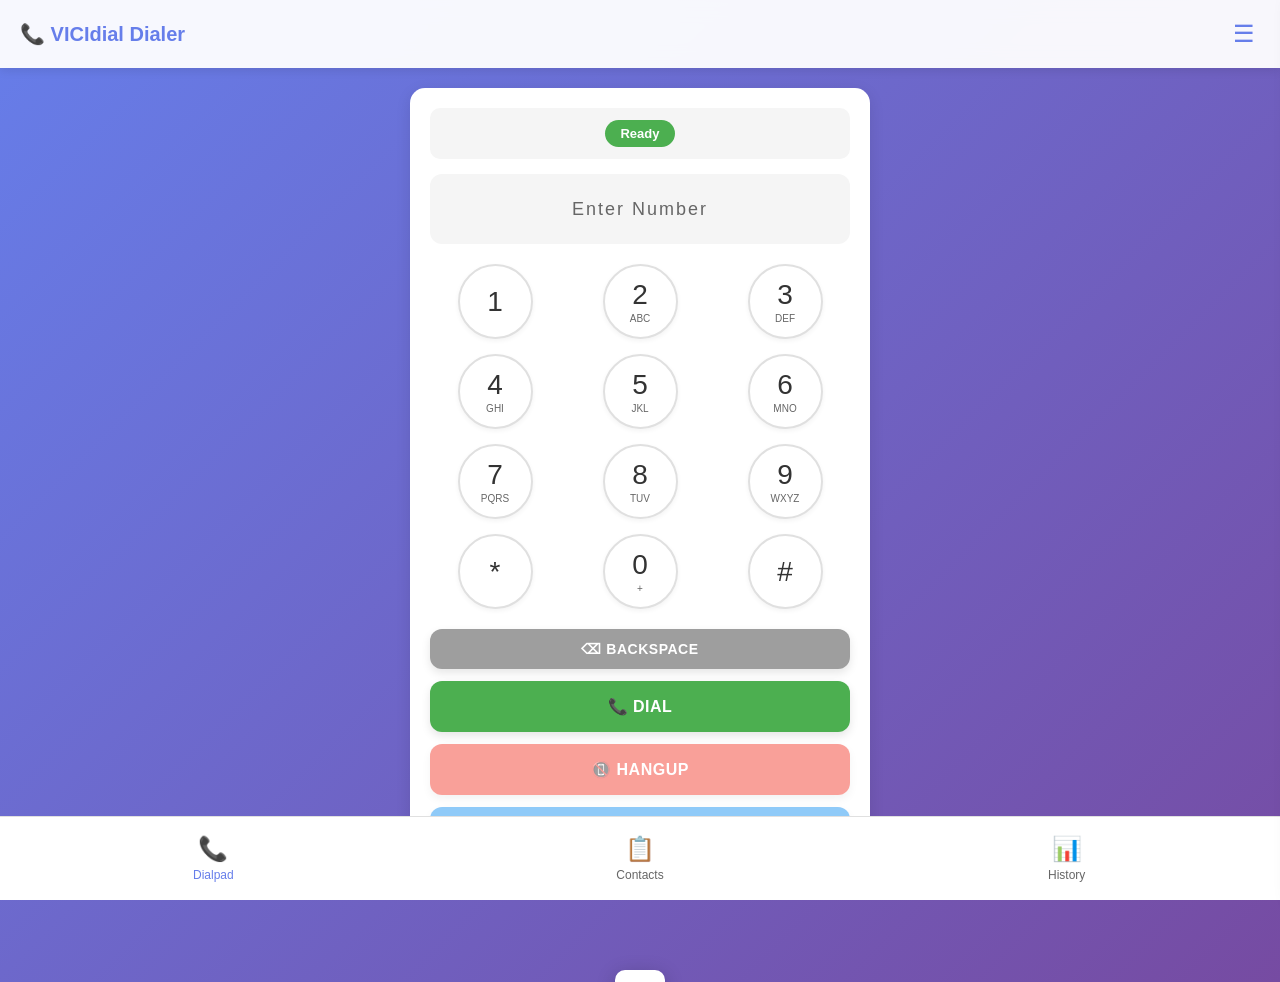
==== index.html @ ce623476 "Add files via upload" ====
<!DOCTYPE html>
<html lang="en">
<head>
    <meta charset="UTF-8">
    <meta name="viewport" content="width=device-width, initial-scale=1.0, maximum-scale=1.0, user-scalable=no">
    <meta name="theme-color" content="#667eea">
    <meta name="apple-mobile-web-app-capable" content="yes">
    <meta name="apple-mobile-web-app-status-bar-style" content="black-translucent">
    <meta name="apple-mobile-web-app-title" content="VICIdial">
    
    <title>VICIdial Dialer App</title>
    
    <link rel="manifest" href="manifest.json">
    <link rel="icon" type="image/png" href="[data-uri]">
    
    <style>
        * {
            margin: 0;
            padding: 0;
            box-sizing: border-box;
            -webkit-tap-highlight-color: transparent;
        }

        :root {
            --primary: #667eea;
            --primary-dark: #5568d3;
            --secondary: #764ba2;
            --success: #4CAF50;
            --danger: #f44336;
            --warning: #FF9800;
            --info: #2196F3;
            --gray: #9E9E9E;
            --light-gray: #f5f5f5;
            --white: #ffffff;
            --text: #333333;
            --text-light: #666666;
        }

        body {
            font-family: -apple-system, BlinkMacSystemFont, 'Segoe UI', Roboto, Oxygen, Ubuntu, Cantarell, sans-serif;
            background: linear-gradient(135deg, var(--primary) 0%, var(--secondary) 100%);
            min-height: 100vh;
            display: flex;
            flex-direction: column;
            color: var(--text);
            overflow-x: hidden;
        }

        /* App Header */
        .app-header {
            background: rgba(255, 255, 255, 0.95);
            backdrop-filter: blur(10px);
            padding: 15px 20px;
            display: flex;
            justify-content: space-between;
            align-items: center;
            box-shadow: 0 2px 10px rgba(0,0,0,0.1);
            position: sticky;
            top: 0;
            z-index: 100;
        }

        .app-title {
            font-size: 20px;
            font-weight: 700;
            color: var(--primary);
            display: flex;
            align-items: center;
            gap: 8px;
        }

        .menu-btn {
            background: none;
            border: none;
            font-size: 24px;
            cursor: pointer;
            padding: 5px;
            color: var(--primary);
        }

        /* Main Container */
        .container {
            flex: 1;
            max-width: 500px;
            width: 100%;
            margin: 0 auto;
            padding: 20px;
            display: flex;
            flex-direction: column;
        }

        /* Call List Section */
        .call-list-section {
            background: white;
            border-radius: 15px;
            padding: 20px;
            margin-bottom: 20px;
            box-shadow: 0 4px 15px rgba(0,0,0,0.1);
            display: none;
        }

        .call-list-section.active {
            display: block;
        }

        .section-header {
            font-size: 18px;
            font-weight: 600;
            margin-bottom: 15px;
            color: var(--text);
            display: flex;
            justify-content: space-between;
            align-items: center;
        }

        .add-contact-btn {
            background: var(--primary);
            color: white;
            border: none;
            padding: 8px 15px;
            border-radius: 8px;
            font-size: 14px;
            cursor: pointer;
            font-weight: 600;
        }

        .contact-item {
            background: var(--light-gray);
            border-radius: 10px;
            padding: 15px;
            margin-bottom: 10px;
            display: flex;
            justify-content: space-between;
            align-items: center;
        }

        .contact-info {
            flex: 1;
        }

        .contact-name {
            font-weight: 600;
            margin-bottom: 5px;
        }

        .contact-phone {
            color: var(--text-light);
            font-size: 14px;
        }

        .contact-actions {
            display: flex;
            gap: 10px;
        }

        .icon-btn {
            background: white;
            border: none;
            width: 40px;
            height: 40px;
            border-radius: 50%;
            display: flex;
            align-items: center;
            justify-content: center;
            cursor: pointer;
            box-shadow: 0 2px 5px rgba(0,0,0,0.1);
            font-size: 18px;
        }

        /* Dialpad Section */
        .dialpad-section {
            background: white;
            border-radius: 15px;
            padding: 20px;
            box-shadow: 0 4px 15px rgba(0,0,0,0.1);
        }

        .status-bar {
            background: var(--light-gray);
            border-radius: 10px;
            padding: 12px;
            margin-bottom: 15px;
            text-align: center;
        }

        .status-badge {
            display: inline-block;
            padding: 6px 15px;
            border-radius: 20px;
            font-size: 13px;
            font-weight: 600;
        }

        .status-ready { background: var(--success); color: white; }
        .status-calling { background: var(--warning); color: white; }
        .status-connected { background: var(--info); color: white; }
        .status-error { background: var(--danger); color: white; }

        .call-info {
            background: #e3f2fd;
            border-radius: 10px;
            padding: 15px;
            margin-bottom: 15px;
            display: none;
        }

        .call-info.active {
            display: block;
        }

        .call-info-row {
            display: flex;
            justify-content: space-between;
            margin-bottom: 8px;
            font-size: 14px;
        }

        .call-info-label {
            color: var(--text-light);
        }

        .call-info-value {
            font-weight: 600;
        }

        .display {
            background: var(--light-gray);
            border-radius: 12px;
            padding: 20px;
            margin-bottom: 20px;
            min-height: 70px;
            display: flex;
            align-items: center;
            justify-content: center;
        }

        .display-number {
            font-size: 32px;
            font-weight: 300;
            letter-spacing: 2px;
            color: var(--text);
            text-align: center;
        }

        .display-number.empty {
            color: var(--text-light);
            font-size: 18px;
        }

        .dialpad {
            display: grid;
            grid-template-columns: repeat(3, 1fr);
            gap: 15px;
            margin-bottom: 20px;
        }

        .dialpad-btn {
            background: white;
            border: 2px solid #e0e0e0;
            border-radius: 50%;
            width: 75px;
            height: 75px;
            font-size: 28px;
            font-weight: 500;
            color: var(--text);
            cursor: pointer;
            transition: all 0.2s;
            display: flex;
            flex-direction: column;
            align-items: center;
            justify-content: center;
            margin: 0 auto;
            box-shadow: 0 2px 5px rgba(0,0,0,0.05);
        }

        .dialpad-btn:active {
            transform: scale(0.95);
            background: var(--light-gray);
        }

        .dialpad-btn .letters {
            font-size: 10px;
            color: var(--text-light);
            margin-top: 2px;
        }

        .action-buttons {
            display: grid;
            gap: 12px;
        }

        .btn {
            padding: 16px;
            border: none;
            border-radius: 12px;
            font-size: 16px;
            font-weight: 600;
            cursor: pointer;
            transition: all 0.2s;
            text-transform: uppercase;
            letter-spacing: 0.5px;
            box-shadow: 0 4px 10px rgba(0,0,0,0.1);
        }

        .btn:active {
            transform: scale(0.98);
        }

        .btn-call {
            background: var(--success);
            color: white;
        }

        .btn-hangup {
            background: var(--danger);
            color: white;
        }

        .btn-disposition {
            background: var(--info);
            color: white;
        }

        .btn-clear {
            background: var(--gray);
            color: white;
            padding: 12px;
            font-size: 14px;
        }

        .btn:disabled {
            opacity: 0.5;
            cursor: not-allowed;
        }

        /* Side Menu */
        .side-menu {
            position: fixed;
            top: 0;
            right: -300px;
            width: 280px;
            height: 100vh;
            background: white;
            box-shadow: -5px 0 20px rgba(0,0,0,0.2);
            transition: right 0.3s;
            z-index: 1000;
            overflow-y: auto;
        }

        .side-menu.active {
            right: 0;
        }

        .menu-overlay {
            position: fixed;
            top: 0;
            left: 0;
            width: 100%;
            height: 100%;
            background: rgba(0,0,0,0.5);
            display: none;
            z-index: 999;
        }

        .menu-overlay.active {
            display: block;
        }

        .menu-header {
            padding: 20px;
            background: var(--primary);
            color: white;
            font-size: 18px;
            font-weight: 600;
        }

        .menu-items {
            padding: 10px 0;
        }

        .menu-item {
            padding: 15px 20px;
            cursor: pointer;
            display: flex;
            align-items: center;
            gap: 12px;
            transition: background 0.2s;
        }

        .menu-item:hover {
            background: var(--light-gray);
        }

        .menu-item-icon {
            font-size: 20px;
        }

        /* Modal */
        .modal {
            display: none;
            position: fixed;
            top: 0;
            left: 0;
            width: 100%;
            height: 100%;
            background: rgba(0, 0, 0, 0.6);
            z-index: 2000;
            align-items: center;
            justify-content: center;
            padding: 20px;
        }

        .modal.active {
            display: flex;
        }

        .modal-content {
            background: white;
            border-radius: 15px;
            padding: 25px;
            max-width: 400px;
            width: 100%;
            max-height: 80vh;
            overflow-y: auto;
        }

        .modal-header {
            font-size: 20px;
            font-weight: 600;
            margin-bottom: 20px;
            color: var(--text);
        }

        .form-group {
            margin-bottom: 20px;
        }

        .form-group label {
            display: block;
            font-size: 14px;
            font-weight: 600;
            color: var(--text);
            margin-bottom: 8px;
        }

        .form-group input,
        .form-group select {
            width: 100%;
            padding: 12px;
            border: 2px solid #e0e0e0;
            border-radius: 8px;
            font-size: 16px;
        }

        .disposition-grid {
            display: grid;
            gap: 10px;
        }

        .disposition-btn {
            padding: 15px;
            border: 2px solid #e0e0e0;
            border-radius: 10px;
            background: white;
            cursor: pointer;
            transition: all 0.2s;
            text-align: left;
        }

        .disposition-btn:active {
            transform: scale(0.98);
            border-color: var(--info);
            background: #f5f9ff;
        }

        .disposition-code {
            font-weight: 600;
            color: var(--text);
            margin-bottom: 3px;
        }

        .disposition-desc {
            font-size: 13px;
            color: var(--text-light);
        }

        /* Notification Toast */
        .toast {
            position: fixed;
            bottom: -100px;
            left: 50%;
            transform: translateX(-50%);
            background: white;
            padding: 15px 25px;
            border-radius: 10px;
            box-shadow: 0 4px 20px rgba(0,0,0,0.2);
            transition: bottom 0.3s;
            z-index: 3000;
            max-width: 90%;
        }

        .toast.active {
            bottom: 20px;
        }

        .toast.success {
            border-left: 4px solid var(--success);
        }

        .toast.error {
            border-left: 4px solid var(--danger);
        }

        .toast.info {
            border-left: 4px solid var(--info);
        }

        /* Bottom Navigation (Mobile) */
        .bottom-nav {
            background: white;
            border-top: 1px solid #e0e0e0;
            display: flex;
            padding: 10px 0;
            position: sticky;
            bottom: 0;
        }

        .nav-item {
            flex: 1;
            display: flex;
            flex-direction: column;
            align-items: center;
            gap: 5px;
            padding: 8px;
            cursor: pointer;
            color: var(--text-light);
            font-size: 12px;
            transition: color 0.2s;
        }

        .nav-item.active {
            color: var(--primary);
        }

        .nav-icon {
            font-size: 24px;
        }

        /* Install Prompt */
        .install-prompt {
            background: var(--primary);
            color: white;
            padding: 15px 20px;
            display: none;
            align-items: center;
            justify-content: space-between;
            gap: 15px;
        }

        .install-prompt.active {
            display: flex;
        }

        .install-text {
            flex: 1;
            font-size: 14px;
        }

        .install-btn {
            background: white;
            color: var(--primary);
            border: none;
            padding: 8px 15px;
            border-radius: 8px;
            font-weight: 600;
            cursor: pointer;
        }

        /* Loading Spinner */
        .spinner {
            border: 3px solid var(--light-gray);
            border-top: 3px solid var(--primary);
            border-radius: 50%;
            width: 30px;
            height: 30px;
            animation: spin 1s linear infinite;
            margin: 20px auto;
            display: none;
        }

        .spinner.active {
            display: block;
        }

        @keyframes spin {
            0% { transform: rotate(0deg); }
            100% { transform: rotate(360deg); }
        }

        /* Responsive */
        @media (max-width: 480px) {
            .dialpad-btn {
                width: 65px;
                height: 65px;
                font-size: 24px;
            }

            .display-number {
                font-size: 28px;
            }
        }

        /* PWA Install Banner for iOS */
        .ios-install-banner {
            background: var(--primary);
            color: white;
            padding: 15px;
            display: none;
            text-align: center;
            font-size: 14px;
        }

        .ios-install-banner.active {
            display: block;
        }
    </style>
</head>
<body>
    <!-- iOS Install Banner -->
    <div class="ios-install-banner" id="iosBanner">
        To install this app: Tap <strong>Share</strong> then <strong>Add to Home Screen</strong>
        <button onclick="document.getElementById('iosBanner').classList.remove('active')" style="background: white; color: var(--primary); border: none; padding: 5px 10px; border-radius: 5px; margin-top: 10px; cursor: pointer;">Got it</button>
    </div>

    <!-- Install Prompt -->
    <div class="install-prompt" id="installPrompt">
        <div class="install-text">Install VICIdial Dialer app for quick access</div>
        <button class="install-btn" id="installBtn">Install</button>
        <button class="install-btn" onclick="document.getElementById('installPrompt').classList.remove('active')" style="background: transparent; color: white; border: 1px solid white;">Later</button>
    </div>

    <!-- App Header -->
    <div class="app-header">
        <div class="app-title">
            📞 VICIdial Dialer
        </div>
        <button class="menu-btn" onclick="toggleMenu()">☰</button>
    </div>

    <!-- Main Container -->
    <div class="container">
        <!-- Call List Section -->
        <div class="call-list-section" id="callListSection">
            <div class="section-header">
                <span>📋 Call List</span>
                <button class="add-contact-btn" onclick="showAddContactModal()">+ Add</button>
            </div>
            <div id="contactList"></div>
        </div>

        <!-- Dialpad Section -->
        <div class="dialpad-section">
            <div class="status-bar">
                <div class="status-badge status-ready" id="statusBadge">Ready</div>
            </div>

            <div class="call-info" id="callInfo">
                <div class="call-info-row">
                    <span class="call-info-label">Calling:</span>
                    <span class="call-info-value" id="callingNumber">-</span>
                </div>
                <div class="call-info-row">
                    <span class="call-info-label">Duration:</span>
                    <span class="call-info-value" id="callDuration">00:00</span>
                </div>
            </div>

            <div class="display">
                <div class="display-number empty" id="displayNumber">Enter Number</div>
            </div>

            <div class="dialpad">
                <button class="dialpad-btn" onclick="addDigit('1')"><span>1</span></button>
                <button class="dialpad-btn" onclick="addDigit('2')"><span>2</span><span class="letters">ABC</span></button>
                <button class="dialpad-btn" onclick="addDigit('3')"><span>3</span><span class="letters">DEF</span></button>
                <button class="dialpad-btn" onclick="addDigit('4')"><span>4</span><span class="letters">GHI</span></button>
                <button class="dialpad-btn" onclick="addDigit('5')"><span>5</span><span class="letters">JKL</span></button>
                <button class="dialpad-btn" onclick="addDigit('6')"><span>6</span><span class="letters">MNO</span></button>
                <button class="dialpad-btn" onclick="addDigit('7')"><span>7</span><span class="letters">PQRS</span></button>
                <button class="dialpad-btn" onclick="addDigit('8')"><span>8</span><span class="letters">TUV</span></button>
                <button class="dialpad-btn" onclick="addDigit('9')"><span>9</span><span class="letters">WXYZ</span></button>
                <button class="dialpad-btn" onclick="addDigit('*')"><span>*</span></button>
                <button class="dialpad-btn" onclick="addDigit('0')"><span>0</span><span class="letters">+</span></button>
                <button class="dialpad-btn" onclick="addDigit('#')"><span>#</span></button>
            </div>

            <div class="action-buttons">
                <button class="btn btn-clear" onclick="backspace()">⌫ Backspace</button>
                <button class="btn btn-call" id="callBtn" onclick="makeCall()">📞 DIAL</button>
                <button class="btn btn-hangup" id="hangupBtn" onclick="hangupCall()" disabled>📵 HANGUP</button>
                <button class="btn btn-disposition" id="dispositionBtn" onclick="showDispositionModal()" disabled>📋 SET DISPOSITION</button>
            </div>
        </div>
    </div>

    <!-- Bottom Navigation -->
    <div class="bottom-nav">
        <div class="nav-item active" onclick="switchTab('dialpad')">
            <div class="nav-icon">📞</div>
            <div>Dialpad</div>
        </div>
        <div class="nav-item" onclick="switchTab('contacts')">
            <div class="nav-icon">📋</div>
            <div>Contacts</div>
        </div>
        <div class="nav-item" onclick="switchTab('history')">
            <div class="nav-icon">📊</div>
            <div>History</div>
        </div>
    </div>

    <!-- Side Menu -->
    <div class="menu-overlay" id="menuOverlay" onclick="toggleMenu()"></div>
    <div class="side-menu" id="sideMenu">
        <div class="menu-header">Menu</div>
        <div class="menu-items">
            <div class="menu-item" onclick="showSettingsModal()">
                <div class="menu-item-icon">⚙️</div>
                <div>Settings</div>
            </div>
            <div class="menu-item" onclick="testConnection()">
                <div class="menu-item-icon">🔌</div>
                <div>Test Connection</div>
            </div>
            <div class="menu-item" onclick="viewHistory()">
                <div class="menu-item-icon">📊</div>
                <div>Call History</div>
            </div>
            <div class="menu-item" onclick="clearAllData()">
                <div class="menu-item-icon">🗑️</div>
                <div>Clear All Data</div>
            </div>
            <div class="menu-item" onclick="showAbout()">
                <div class="menu-item-icon">ℹ️</div>
                <div>About</div>
            </div>
        </div>
    </div>

    <!-- Settings Modal -->
    <div class="modal" id="settingsModal">
        <div class="modal-content">
            <div class="modal-header">⚙️ VICIdial Settings</div>
            <div class="form-group">
                <label>Server URL</label>
                <input type="text" id="serverUrl" placeholder="http://your-server.com">
            </div>
            <div class="form-group">
                <label>Username</label>
                <input type="text" id="username" placeholder="agent1">
            </div>
            <div class="form-group">
                <label>Password</label>
                <input type="password" id="password" placeholder="••••••••">
            </div>
            <div class="form-group">
                <label>Campaign ID</label>
                <input type="text" id="campaignId" placeholder="TESTCAMP">
            </div>
            <div class="form-group">
                <label>Agent Extension</label>
                <input type="text" id="agentExtension" placeholder="8600051">
            </div>
            <div class="form-group">
                <label>Phone Code</label>
                <input type="text" id="phoneCode" placeholder="1" value="1">
            </div>
            <button class="btn btn-call" onclick="saveSettings()">💾 Save Settings</button>
            <button class="btn btn-clear" onclick="closeModal('settingsModal')">Cancel</button>
        </div>
    </div>

    <!-- Disposition Modal -->
    <div class="modal" id="dispositionModal">
        <div class="modal-content">
            <div class="modal-header">📋 Select Disposition</div>
            <div class="disposition-grid" id="dispositionList"></div>
            <br>
            <button class="btn btn-clear" onclick="closeModal('dispositionModal')">Cancel</button>
        </div>
    </div>

    <!-- Add Contact Modal -->
    <div class="modal" id="addContactModal">
        <div class="modal-content">
            <div class="modal-header">👤 Add Contact</div>
            <div class="form-group">
                <label>Name</label>
                <input type="text" id="contactName" placeholder="John Doe">
            </div>
            <div class="form-group">
                <label>Phone Number</label>
                <input type="tel" id="contactPhone" placeholder="555-123-4567">
            </div>
            <div class="form-group">
                <label>Notes</label>
                <input type="text" id="contactNotes" placeholder="Optional notes">
            </div>
            <button class="btn btn-call" onclick="addContact()">➕ Add Contact</button>
            <button class="btn btn-clear" onclick="closeModal('addContactModal')">Cancel</button>
        </div>
    </div>

    <!-- Toast Notification -->
    <div class="toast" id="toast"></div>

    <!-- Loading Spinner -->
    <div class="spinner" id="spinner"></div>

    <script src="app.js"></script>
</body>
</html>
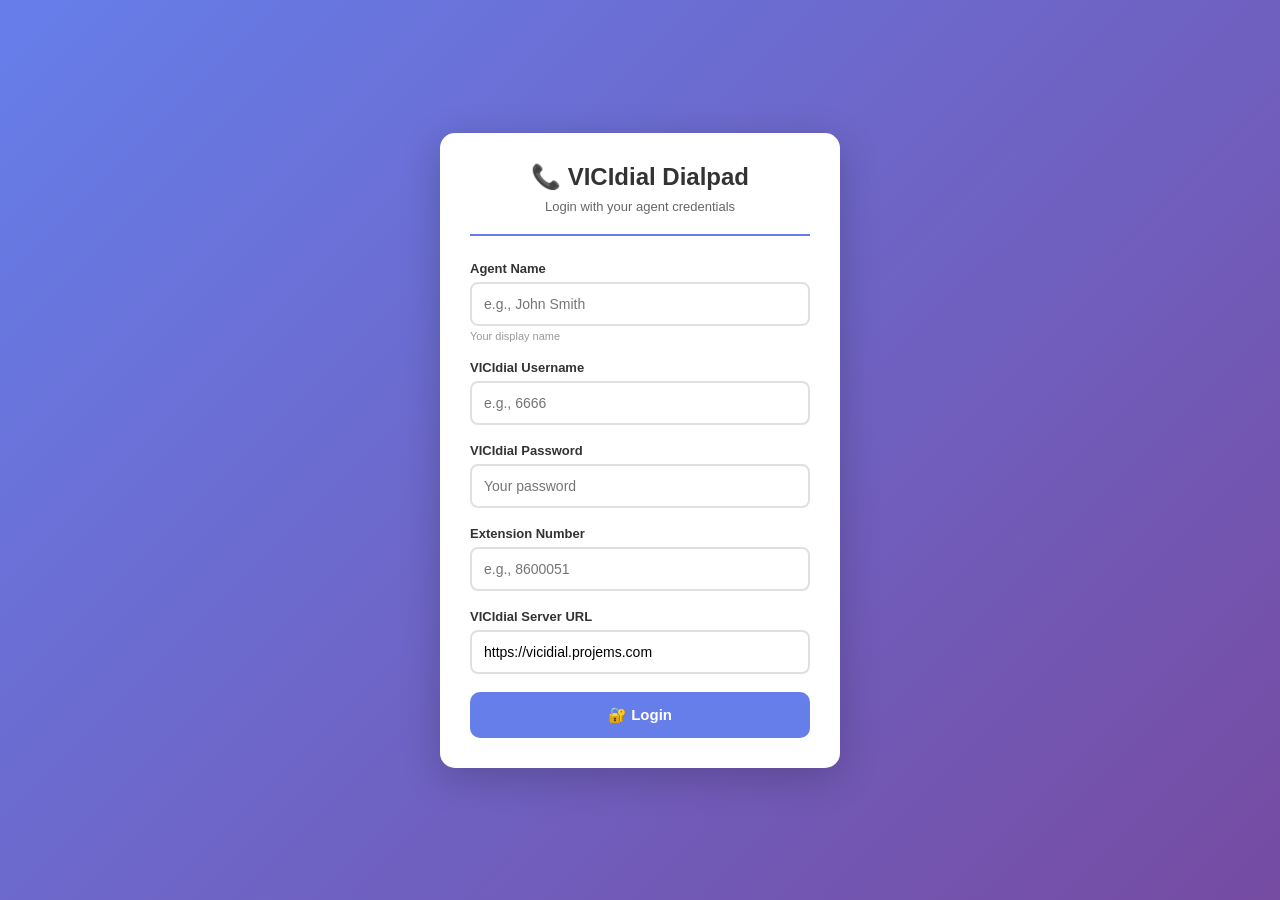
==== commit cdea389a: "Add files via upload" ====
--- a/index.html
+++ b/index.html
@@ -1,822 +1,115 @@
-<!DOCTYPE html>
-<html lang="en">
-<head>
-    <meta charset="UTF-8">
-    <meta name="viewport" content="width=device-width, initial-scale=1.0, maximum-scale=1.0, user-scalable=no">
-    <meta name="theme-color" content="#667eea">
-    <meta name="apple-mobile-web-app-capable" content="yes">
-    <meta name="apple-mobile-web-app-status-bar-style" content="black-translucent">
-    <meta name="apple-mobile-web-app-title" content="VICIdial">
-    
-    <title>VICIdial Dialer App</title>
-    
-    <link rel="manifest" href="manifest.json">
-    <link rel="icon" type="image/png" href="[data-uri]">
-    
-    <style>
-        * {
-            margin: 0;
-            padding: 0;
-            box-sizing: border-box;
-            -webkit-tap-highlight-color: transparent;
-        }
-
-        :root {
-            --primary: #667eea;
-            --primary-dark: #5568d3;
-            --secondary: #764ba2;
-            --success: #4CAF50;
-            --danger: #f44336;
-            --warning: #FF9800;
-            --info: #2196F3;
-            --gray: #9E9E9E;
-            --light-gray: #f5f5f5;
-            --white: #ffffff;
-            --text: #333333;
-            --text-light: #666666;
-        }
-
-        body {
-            font-family: -apple-system, BlinkMacSystemFont, 'Segoe UI', Roboto, Oxygen, Ubuntu, Cantarell, sans-serif;
-            background: linear-gradient(135deg, var(--primary) 0%, var(--secondary) 100%);
-            min-height: 100vh;
-            display: flex;
-            flex-direction: column;
-            color: var(--text);
-            overflow-x: hidden;
-        }
-
-        /* App Header */
-        .app-header {
-            background: rgba(255, 255, 255, 0.95);
-            backdrop-filter: blur(10px);
-            padding: 15px 20px;
-            display: flex;
-            justify-content: space-between;
-            align-items: center;
-            box-shadow: 0 2px 10px rgba(0,0,0,0.1);
-            position: sticky;
-            top: 0;
-            z-index: 100;
-        }
-
-        .app-title {
-            font-size: 20px;
-            font-weight: 700;
-            color: var(--primary);
-            display: flex;
-            align-items: center;
-            gap: 8px;
-        }
-
-        .menu-btn {
-            background: none;
-            border: none;
-            font-size: 24px;
-            cursor: pointer;
-            padding: 5px;
-            color: var(--primary);
-        }
-
-        /* Main Container */
-        .container {
-            flex: 1;
-            max-width: 500px;
-            width: 100%;
-            margin: 0 auto;
-            padding: 20px;
-            display: flex;
-            flex-direction: column;
-        }
-
-        /* Call List Section */
-        .call-list-section {
-            background: white;
-            border-radius: 15px;
-            padding: 20px;
-            margin-bottom: 20px;
-            box-shadow: 0 4px 15px rgba(0,0,0,0.1);
-            display: none;
-        }
-
-        .call-list-section.active {
-            display: block;
-        }
-
-        .section-header {
-            font-size: 18px;
-            font-weight: 600;
-            margin-bottom: 15px;
-            color: var(--text);
-            display: flex;
-            justify-content: space-between;
-            align-items: center;
-        }
-
-        .add-contact-btn {
-            background: var(--primary);
-            color: white;
-            border: none;
-            padding: 8px 15px;
-            border-radius: 8px;
-            font-size: 14px;
-            cursor: pointer;
-            font-weight: 600;
-        }
-
-        .contact-item {
-            background: var(--light-gray);
-            border-radius: 10px;
-            padding: 15px;
-            margin-bottom: 10px;
-            display: flex;
-            justify-content: space-between;
-            align-items: center;
-        }
-
-        .contact-info {
-            flex: 1;
-        }
-
-        .contact-name {
-            font-weight: 600;
-            margin-bottom: 5px;
-        }
-
-        .contact-phone {
-            color: var(--text-light);
-            font-size: 14px;
-        }
-
-        .contact-actions {
-            display: flex;
-            gap: 10px;
-        }
-
-        .icon-btn {
-            background: white;
-            border: none;
-            width: 40px;
-            height: 40px;
-            border-radius: 50%;
-            display: flex;
-            align-items: center;
-            justify-content: center;
-            cursor: pointer;
-            box-shadow: 0 2px 5px rgba(0,0,0,0.1);
-            font-size: 18px;
-        }
-
-        /* Dialpad Section */
-        .dialpad-section {
-            background: white;
-            border-radius: 15px;
-            padding: 20px;
-            box-shadow: 0 4px 15px rgba(0,0,0,0.1);
-        }
-
-        .status-bar {
-            background: var(--light-gray);
-            border-radius: 10px;
-            padding: 12px;
-            margin-bottom: 15px;
-            text-align: center;
-        }
-
-        .status-badge {
-            display: inline-block;
-            padding: 6px 15px;
-            border-radius: 20px;
-            font-size: 13px;
-            font-weight: 600;
-        }
-
-        .status-ready { background: var(--success); color: white; }
-        .status-calling { background: var(--warning); color: white; }
-        .status-connected { background: var(--info); color: white; }
-        .status-error { background: var(--danger); color: white; }
-
-        .call-info {
-            background: #e3f2fd;
-            border-radius: 10px;
-            padding: 15px;
-            margin-bottom: 15px;
-            display: none;
-        }
-
-        .call-info.active {
-            display: block;
-        }
-
-        .call-info-row {
-            display: flex;
-            justify-content: space-between;
-            margin-bottom: 8px;
-            font-size: 14px;
-        }
-
-        .call-info-label {
-            color: var(--text-light);
-        }
-
-        .call-info-value {
-            font-weight: 600;
-        }
-
-        .display {
-            background: var(--light-gray);
-            border-radius: 12px;
-            padding: 20px;
-            margin-bottom: 20px;
-            min-height: 70px;
-            display: flex;
-            align-items: center;
-            justify-content: center;
-        }
-
-        .display-number {
-            font-size: 32px;
-            font-weight: 300;
-            letter-spacing: 2px;
-            color: var(--text);
-            text-align: center;
-        }
-
-        .display-number.empty {
-            color: var(--text-light);
-            font-size: 18px;
-        }
-
-        .dialpad {
-            display: grid;
-            grid-template-columns: repeat(3, 1fr);
-            gap: 15px;
-            margin-bottom: 20px;
-        }
-
-        .dialpad-btn {
-            background: white;
-            border: 2px solid #e0e0e0;
-            border-radius: 50%;
-            width: 75px;
-            height: 75px;
-            font-size: 28px;
-            font-weight: 500;
-            color: var(--text);
-            cursor: pointer;
-            transition: all 0.2s;
-            display: flex;
-            flex-direction: column;
-            align-items: center;
-            justify-content: center;
-            margin: 0 auto;
-            box-shadow: 0 2px 5px rgba(0,0,0,0.05);
-        }
-
-        .dialpad-btn:active {
-            transform: scale(0.95);
-            background: var(--light-gray);
-        }
-
-        .dialpad-btn .letters {
-            font-size: 10px;
-            color: var(--text-light);
-            margin-top: 2px;
-        }
-
-        .action-buttons {
-            display: grid;
-            gap: 12px;
-        }
-
-        .btn {
-            padding: 16px;
-            border: none;
-            border-radius: 12px;
-            font-size: 16px;
-            font-weight: 600;
-            cursor: pointer;
-            transition: all 0.2s;
-            text-transform: uppercase;
-            letter-spacing: 0.5px;
-            box-shadow: 0 4px 10px rgba(0,0,0,0.1);
-        }
-
-        .btn:active {
-            transform: scale(0.98);
-        }
-
-        .btn-call {
-            background: var(--success);
-            color: white;
-        }
-
-        .btn-hangup {
-            background: var(--danger);
-            color: white;
-        }
-
-        .btn-disposition {
-            background: var(--info);
-            color: white;
-        }
-
-        .btn-clear {
-            background: var(--gray);
-            color: white;
-            padding: 12px;
-            font-size: 14px;
-        }
-
-        .btn:disabled {
-            opacity: 0.5;
-            cursor: not-allowed;
-        }
-
-        /* Side Menu */
-        .side-menu {
-            position: fixed;
-            top: 0;
-            right: -300px;
-            width: 280px;
-            height: 100vh;
-            background: white;
-            box-shadow: -5px 0 20px rgba(0,0,0,0.2);
-            transition: right 0.3s;
-            z-index: 1000;
-            overflow-y: auto;
-        }
-
-        .side-menu.active {
-            right: 0;
-        }
-
-        .menu-overlay {
-            position: fixed;
-            top: 0;
-            left: 0;
-            width: 100%;
-            height: 100%;
-            background: rgba(0,0,0,0.5);
-            display: none;
-            z-index: 999;
-        }
-
-        .menu-overlay.active {
-            display: block;
-        }
-
-        .menu-header {
-            padding: 20px;
-            background: var(--primary);
-            color: white;
-            font-size: 18px;
-            font-weight: 600;
-        }
-
-        .menu-items {
-            padding: 10px 0;
-        }
-
-        .menu-item {
-            padding: 15px 20px;
-            cursor: pointer;
-            display: flex;
-            align-items: center;
-            gap: 12px;
-            transition: background 0.2s;
-        }
-
-        .menu-item:hover {
-            background: var(--light-gray);
-        }
-
-        .menu-item-icon {
-            font-size: 20px;
-        }
-
-        /* Modal */
-        .modal {
-            display: none;
-            position: fixed;
-            top: 0;
-            left: 0;
-            width: 100%;
-            height: 100%;
-            background: rgba(0, 0, 0, 0.6);
-            z-index: 2000;
-            align-items: center;
-            justify-content: center;
-            padding: 20px;
-        }
-
-        .modal.active {
-            display: flex;
-        }
-
-        .modal-content {
-            background: white;
-            border-radius: 15px;
-            padding: 25px;
-            max-width: 400px;
-            width: 100%;
-            max-height: 80vh;
-            overflow-y: auto;
-        }
-
-        .modal-header {
-            font-size: 20px;
-            font-weight: 600;
-            margin-bottom: 20px;
-            color: var(--text);
-        }
-
-        .form-group {
-            margin-bottom: 20px;
-        }
-
-        .form-group label {
-            display: block;
-            font-size: 14px;
-            font-weight: 600;
-            color: var(--text);
-            margin-bottom: 8px;
-        }
-
-        .form-group input,
-        .form-group select {
-            width: 100%;
-            padding: 12px;
-            border: 2px solid #e0e0e0;
-            border-radius: 8px;
-            font-size: 16px;
-        }
-
-        .disposition-grid {
-            display: grid;
-            gap: 10px;
-        }
-
-        .disposition-btn {
-            padding: 15px;
-            border: 2px solid #e0e0e0;
-            border-radius: 10px;
-            background: white;
-            cursor: pointer;
-            transition: all 0.2s;
-            text-align: left;
-        }
-
-        .disposition-btn:active {
-            transform: scale(0.98);
-            border-color: var(--info);
-            background: #f5f9ff;
-        }
-
-        .disposition-code {
-            font-weight: 600;
-            color: var(--text);
-            margin-bottom: 3px;
-        }
-
-        .disposition-desc {
-            font-size: 13px;
-            color: var(--text-light);
-        }
-
-        /* Notification Toast */
-        .toast {
-            position: fixed;
-            bottom: -100px;
-            left: 50%;
-            transform: translateX(-50%);
-            background: white;
-            padding: 15px 25px;
-            border-radius: 10px;
-            box-shadow: 0 4px 20px rgba(0,0,0,0.2);
-            transition: bottom 0.3s;
-            z-index: 3000;
-            max-width: 90%;
-        }
-
-        .toast.active {
-            bottom: 20px;
-        }
-
-        .toast.success {
-            border-left: 4px solid var(--success);
-        }
-
-        .toast.error {
-            border-left: 4px solid var(--danger);
-        }
-
-        .toast.info {
-            border-left: 4px solid var(--info);
-        }
-
-        /* Bottom Navigation (Mobile) */
-        .bottom-nav {
-            background: white;
-            border-top: 1px solid #e0e0e0;
-            display: flex;
-            padding: 10px 0;
-            position: sticky;
-            bottom: 0;
-        }
-
-        .nav-item {
-            flex: 1;
-            display: flex;
-            flex-direction: column;
-            align-items: center;
-            gap: 5px;
-            padding: 8px;
-            cursor: pointer;
-            color: var(--text-light);
-            font-size: 12px;
-            transition: color 0.2s;
-        }
-
-        .nav-item.active {
-            color: var(--primary);
-        }
-
-        .nav-icon {
-            font-size: 24px;
-        }
-
-        /* Install Prompt */
-        .install-prompt {
-            background: var(--primary);
-            color: white;
-            padding: 15px 20px;
-            display: none;
-            align-items: center;
-            justify-content: space-between;
-            gap: 15px;
-        }
-
-        .install-prompt.active {
-            display: flex;
-        }
-
-        .install-text {
-            flex: 1;
-            font-size: 14px;
-        }
-
-        .install-btn {
-            background: white;
-            color: var(--primary);
-            border: none;
-            padding: 8px 15px;
-            border-radius: 8px;
-            font-weight: 600;
-            cursor: pointer;
-        }
-
-        /* Loading Spinner */
-        .spinner {
-            border: 3px solid var(--light-gray);
-            border-top: 3px solid var(--primary);
-            border-radius: 50%;
-            width: 30px;
-            height: 30px;
-            animation: spin 1s linear infinite;
-            margin: 20px auto;
-            display: none;
-        }
-
-        .spinner.active {
-            display: block;
-        }
-
-        @keyframes spin {
-            0% { transform: rotate(0deg); }
-            100% { transform: rotate(360deg); }
-        }
-
-        /* Responsive */
-        @media (max-width: 480px) {
-            .dialpad-btn {
-                width: 65px;
-                height: 65px;
-                font-size: 24px;
-            }
-
-            .display-number {
-                font-size: 28px;
-            }
-        }
-
-        /* PWA Install Banner for iOS */
-        .ios-install-banner {
-            background: var(--primary);
-            color: white;
-            padding: 15px;
-            display: none;
-            text-align: center;
-            font-size: 14px;
-        }
-
-        .ios-install-banner.active {
-            display: block;
-        }
-    </style>
-</head>
-<body>
-    <!-- iOS Install Banner -->
-    <div class="ios-install-banner" id="iosBanner">
-        To install this app: Tap <strong>Share</strong> then <strong>Add to Home Screen</strong>
-        <button onclick="document.getElementById('iosBanner').classList.remove('active')" style="background: white; color: var(--primary); border: none; padding: 5px 10px; border-radius: 5px; margin-top: 10px; cursor: pointer;">Got it</button>
-    </div>
-
-    <!-- Install Prompt -->
-    <div class="install-prompt" id="installPrompt">
-        <div class="install-text">Install VICIdial Dialer app for quick access</div>
-        <button class="install-btn" id="installBtn">Install</button>
-        <button class="install-btn" onclick="document.getElementById('installPrompt').classList.remove('active')" style="background: transparent; color: white; border: 1px solid white;">Later</button>
-    </div>
-
-    <!-- App Header -->
-    <div class="app-header">
-        <div class="app-title">
-            📞 VICIdial Dialer
-        </div>
-        <button class="menu-btn" onclick="toggleMenu()">☰</button>
-    </div>
-
-    <!-- Main Container -->
-    <div class="container">
-        <!-- Call List Section -->
-        <div class="call-list-section" id="callListSection">
-            <div class="section-header">
-                <span>📋 Call List</span>
-                <button class="add-contact-btn" onclick="showAddContactModal()">+ Add</button>
-            </div>
-            <div id="contactList"></div>
-        </div>
-
-        <!-- Dialpad Section -->
-        <div class="dialpad-section">
-            <div class="status-bar">
-                <div class="status-badge status-ready" id="statusBadge">Ready</div>
-            </div>
-
-            <div class="call-info" id="callInfo">
-                <div class="call-info-row">
-                    <span class="call-info-label">Calling:</span>
-                    <span class="call-info-value" id="callingNumber">-</span>
-                </div>
-                <div class="call-info-row">
-                    <span class="call-info-label">Duration:</span>
-                    <span class="call-info-value" id="callDuration">00:00</span>
-                </div>
-            </div>
-
-            <div class="display">
-                <div class="display-number empty" id="displayNumber">Enter Number</div>
-            </div>
-
-            <div class="dialpad">
-                <button class="dialpad-btn" onclick="addDigit('1')"><span>1</span></button>
-                <button class="dialpad-btn" onclick="addDigit('2')"><span>2</span><span class="letters">ABC</span></button>
-                <button class="dialpad-btn" onclick="addDigit('3')"><span>3</span><span class="letters">DEF</span></button>
-                <button class="dialpad-btn" onclick="addDigit('4')"><span>4</span><span class="letters">GHI</span></button>
-                <button class="dialpad-btn" onclick="addDigit('5')"><span>5</span><span class="letters">JKL</span></button>
-                <button class="dialpad-btn" onclick="addDigit('6')"><span>6</span><span class="letters">MNO</span></button>
-                <button class="dialpad-btn" onclick="addDigit('7')"><span>7</span><span class="letters">PQRS</span></button>
-                <button class="dialpad-btn" onclick="addDigit('8')"><span>8</span><span class="letters">TUV</span></button>
-                <button class="dialpad-btn" onclick="addDigit('9')"><span>9</span><span class="letters">WXYZ</span></button>
-                <button class="dialpad-btn" onclick="addDigit('*')"><span>*</span></button>
-                <button class="dialpad-btn" onclick="addDigit('0')"><span>0</span><span class="letters">+</span></button>
-                <button class="dialpad-btn" onclick="addDigit('#')"><span>#</span></button>
-            </div>
-
-            <div class="action-buttons">
-                <button class="btn btn-clear" onclick="backspace()">⌫ Backspace</button>
-                <button class="btn btn-call" id="callBtn" onclick="makeCall()">📞 DIAL</button>
-                <button class="btn btn-hangup" id="hangupBtn" onclick="hangupCall()" disabled>📵 HANGUP</button>
-                <button class="btn btn-disposition" id="dispositionBtn" onclick="showDispositionModal()" disabled>📋 SET DISPOSITION</button>
-            </div>
-        </div>
-    </div>
-
-    <!-- Bottom Navigation -->
-    <div class="bottom-nav">
-        <div class="nav-item active" onclick="switchTab('dialpad')">
-            <div class="nav-icon">📞</div>
-            <div>Dialpad</div>
-        </div>
-        <div class="nav-item" onclick="switchTab('contacts')">
-            <div class="nav-icon">📋</div>
-            <div>Contacts</div>
-        </div>
-        <div class="nav-item" onclick="switchTab('history')">
-            <div class="nav-icon">📊</div>
-            <div>History</div>
-        </div>
-    </div>
-
-    <!-- Side Menu -->
-    <div class="menu-overlay" id="menuOverlay" onclick="toggleMenu()"></div>
-    <div class="side-menu" id="sideMenu">
-        <div class="menu-header">Menu</div>
-        <div class="menu-items">
-            <div class="menu-item" onclick="showSettingsModal()">
-                <div class="menu-item-icon">⚙️</div>
-                <div>Settings</div>
-            </div>
-            <div class="menu-item" onclick="testConnection()">
-                <div class="menu-item-icon">🔌</div>
-                <div>Test Connection</div>
-            </div>
-            <div class="menu-item" onclick="viewHistory()">
-                <div class="menu-item-icon">📊</div>
-                <div>Call History</div>
-            </div>
-            <div class="menu-item" onclick="clearAllData()">
-                <div class="menu-item-icon">🗑️</div>
-                <div>Clear All Data</div>
-            </div>
-            <div class="menu-item" onclick="showAbout()">
-                <div class="menu-item-icon">ℹ️</div>
-                <div>About</div>
-            </div>
-        </div>
-    </div>
-
-    <!-- Settings Modal -->
-    <div class="modal" id="settingsModal">
-        <div class="modal-content">
-            <div class="modal-header">⚙️ VICIdial Settings</div>
-            <div class="form-group">
-                <label>Server URL</label>
-                <input type="text" id="serverUrl" placeholder="http://your-server.com">
-            </div>
-            <div class="form-group">
-                <label>Username</label>
-                <input type="text" id="username" placeholder="agent1">
-            </div>
-            <div class="form-group">
-                <label>Password</label>
-                <input type="password" id="password" placeholder="••••••••">
-            </div>
-            <div class="form-group">
-                <label>Campaign ID</label>
-                <input type="text" id="campaignId" placeholder="TESTCAMP">
-            </div>
-            <div class="form-group">
-                <label>Agent Extension</label>
-                <input type="text" id="agentExtension" placeholder="8600051">
-            </div>
-            <div class="form-group">
-                <label>Phone Code</label>
-                <input type="text" id="phoneCode" placeholder="1" value="1">
-            </div>
-            <button class="btn btn-call" onclick="saveSettings()">💾 Save Settings</button>
-            <button class="btn btn-clear" onclick="closeModal('settingsModal')">Cancel</button>
-        </div>
-    </div>
-
-    <!-- Disposition Modal -->
-    <div class="modal" id="dispositionModal">
-        <div class="modal-content">
-            <div class="modal-header">📋 Select Disposition</div>
-            <div class="disposition-grid" id="dispositionList"></div>
-            <br>
-            <button class="btn btn-clear" onclick="closeModal('dispositionModal')">Cancel</button>
-        </div>
-    </div>
-
-    <!-- Add Contact Modal -->
-    <div class="modal" id="addContactModal">
-        <div class="modal-content">
-            <div class="modal-header">👤 Add Contact</div>
-            <div class="form-group">
-                <label>Name</label>
-                <input type="text" id="contactName" placeholder="John Doe">
-            </div>
-            <div class="form-group">
-                <label>Phone Number</label>
-                <input type="tel" id="contactPhone" placeholder="555-123-4567">
-            </div>
-            <div class="form-group">
-                <label>Notes</label>
-                <input type="text" id="contactNotes" placeholder="Optional notes">
-            </div>
-            <button class="btn btn-call" onclick="addContact()">➕ Add Contact</button>
-            <button class="btn btn-clear" onclick="closeModal('addContactModal')">Cancel</button>
-        </div>
-    </div>
-
-    <!-- Toast Notification -->
-    <div class="toast" id="toast"></div>
-
-    <!-- Loading Spinner -->
-    <div class="spinner" id="spinner"></div>
-
-    <script src="app.js"></script>
-</body>
-</html>
+<!DOCTYPE html>
+<html lang="en">
+<head>
+    <meta charset="UTF-8">
+    <meta name="viewport" content="width=device-width, initial-scale=1.0">
+    <title>VICIdial Dialpad</title>
+    <link rel="stylesheet" href="styles.css">
+</head>
+<body>
+    <div class="container">
+        <!-- Login Screen -->
+        <div id="loginScreen" class="screen active">
+            <div class="login-container">
+                <div class="header">
+                    <h2>📞 VICIdial Dialpad</h2>
+                    <p>Login with your agent credentials</p>
+                </div>
+
+                <div id="loginStatus" class="status-message"></div>
+
+                <form id="loginForm">
+                    <div class="form-group">
+                        <label class="form-label">Agent Name</label>
+                        <input type="text" id="agentName" class="form-input"
+                               placeholder="e.g., John Smith" required>
+                        <div class="form-hint">Your display name</div>
+                    </div>
+
+                    <div class="form-group">
+                        <label class="form-label">VICIdial Username</label>
+                        <input type="text" id="username" class="form-input"
+                               placeholder="e.g., 6666" required autocomplete="username">
+                    </div>
+
+                    <div class="form-group">
+                        <label class="form-label">VICIdial Password</label>
+                        <input type="password" id="password" class="form-input"
+                               placeholder="Your password" required autocomplete="current-password">
+                    </div>
+
+                    <div class="form-group">
+                        <label class="form-label">Extension Number</label>
+                        <input type="text" id="extension" class="form-input"
+                               placeholder="e.g., 8600051" required>
+                    </div>
+
+                    <div class="form-group">
+                        <label class="form-label">VICIdial Server URL</label>
+                        <input type="url" id="serverUrl" class="form-input"
+                               placeholder="https://vicidial.yourserver.com"
+                               value="https://vicidial.projems.com" required>
+                    </div>
+
+                    <button type="submit" class="btn btn-primary">
+                        🔐 Login
+                    </button>
+                </form>
+            </div>
+        </div>
+
+        <!-- Dialpad Screen -->
+        <div id="dialpadScreen" class="screen">
+            <div class="header">
+                <h2>📞 Dialpad</h2>
+                <div id="agentInfo" class="agent-info">
+                    <span id="agentNameDisplay">Agent</span>
+                </div>
+                <div class="status-badge status-ready" id="statusBadge">Ready</div>
+                <button class="btn-logout" onclick="logout()">🚪 Logout</button>
+            </div>
+
+            <div class="call-info" id="callInfo">
+                <div class="call-info-row">
+                    <span class="call-info-label">Number:</span>
+                    <span class="call-info-value" id="callingNumber">-</span>
+                </div>
+                <div class="call-info-row">
+                    <span class="call-info-label">Duration:</span>
+                    <span class="call-info-value" id="callDuration">00:00</span>
+                </div>
+            </div>
+
+            <div class="display">
+                <input type="tel" class="display-number" id="displayNumber"
+                       placeholder="Enter or paste number" autocomplete="tel">
+            </div>
+            <div class="keyboard-hint">💡 You can paste or type using your keyboard</div>
+
+            <div class="button-grid">
+                <button class="btn btn-clear" onclick="clearNumber()">⌫ Clear</button>
+                <button class="btn btn-call" id="callBtn" onclick="makeCall()">📞 DIAL</button>
+                <button class="btn btn-hangup" id="hangupBtn" onclick="hangupCall()" disabled>📵 HANGUP</button>
+                <button class="btn btn-disposition" id="dispositionBtn" onclick="showDispositionModal()" disabled>📋 DISPOSITION</button>
+                <button class="btn btn-pause" id="pauseBtn" onclick="pauseAgent()" disabled>⏸️ PAUSE</button>
+            </div>
+
+            <!-- Disposition Modal -->
+            <div class="disposition-modal" id="dispositionModal">
+                <div class="modal-content">
+                    <div class="modal-header">Select Disposition</div>
+                    <div class="disposition-list" id="dispositionList"></div>
+                    <br>
+                    <button class="btn btn-clear" onclick="closeDispositionModal()">Cancel</button>
+                </div>
+            </div>
+
+            <!-- Notification -->
+            <div class="notification" id="notification"></div>
+        </div>
+    </div>
+
+    <script src="config.js"></script>
+    <script src="app.js"></script>
+</body>
+</html>
--- a/styles.css
+++ b/styles.css
@@ -0,0 +1,457 @@
+* {
+    margin: 0;
+    padding: 0;
+    box-sizing: border-box;
+}
+
+body {
+    font-family: 'Segoe UI', Arial, sans-serif;
+    background: linear-gradient(135deg, #667eea 0%, #764ba2 100%);
+    min-height: 100vh;
+    display: flex;
+    align-items: center;
+    justify-content: center;
+    padding: 20px;
+}
+
+.container {
+    width: 100%;
+    max-width: 400px;
+}
+
+.screen {
+    display: none;
+}
+
+.screen.active {
+    display: block;
+}
+
+/* Login Screen */
+.login-container {
+    background: white;
+    border-radius: 15px;
+    padding: 30px;
+    box-shadow: 0 10px 40px rgba(0, 0, 0, 0.2);
+}
+
+/* Header */
+.header {
+    text-align: center;
+    margin-bottom: 25px;
+    padding-bottom: 20px;
+    border-bottom: 2px solid #667eea;
+    position: relative;
+}
+
+.header h2 {
+    color: #333;
+    font-size: 24px;
+    margin-bottom: 8px;
+}
+
+.header p {
+    color: #666;
+    font-size: 13px;
+}
+
+.btn-logout {
+    position: absolute;
+    top: 0;
+    right: 0;
+    background: #f44336;
+    color: white;
+    border: none;
+    padding: 8px 15px;
+    border-radius: 6px;
+    cursor: pointer;
+    font-size: 12px;
+    font-weight: 600;
+    transition: all 0.2s;
+}
+
+.btn-logout:hover {
+    background: #da190b;
+}
+
+.agent-info {
+    font-size: 12px;
+    color: #666;
+    margin: 8px 0;
+}
+
+.status-badge {
+    display: inline-block;
+    padding: 6px 18px;
+    border-radius: 20px;
+    font-size: 12px;
+    font-weight: 600;
+    margin-top: 10px;
+}
+
+.status-ready {
+    background: #4CAF50;
+    color: white;
+}
+
+.status-calling {
+    background: #FF9800;
+    color: white;
+}
+
+.status-connected {
+    background: #2196F3;
+    color: white;
+}
+
+.status-paused {
+    background: #9E9E9E;
+    color: white;
+}
+
+.status-error {
+    background: #f44336;
+    color: white;
+}
+
+/* Forms */
+.form-group {
+    margin-bottom: 18px;
+}
+
+.form-label {
+    display: block;
+    margin-bottom: 6px;
+    font-size: 13px;
+    font-weight: 600;
+    color: #333;
+}
+
+.form-input {
+    width: 100%;
+    padding: 12px;
+    border: 2px solid #e0e0e0;
+    border-radius: 8px;
+    font-size: 14px;
+    transition: border-color 0.2s;
+}
+
+.form-input:focus {
+    outline: none;
+    border-color: #667eea;
+}
+
+.form-hint {
+    font-size: 11px;
+    color: #999;
+    margin-top: 4px;
+}
+
+/* Dialpad Screen */
+#dialpadScreen {
+    background: white;
+    border-radius: 15px;
+    padding: 25px;
+    box-shadow: 0 10px 40px rgba(0, 0, 0, 0.2);
+}
+
+.display {
+    background: #f5f5f5;
+    border-radius: 12px;
+    padding: 20px;
+    margin-bottom: 15px;
+}
+
+.display-number {
+    font-size: 28px;
+    color: #333;
+    text-align: center;
+    border: none;
+    width: 100%;
+    background: transparent;
+    outline: none;
+    font-weight: 500;
+    letter-spacing: 1px;
+}
+
+.display-number::placeholder {
+    color: #999;
+    font-size: 16px;
+}
+
+.keyboard-hint {
+    text-align: center;
+    font-size: 11px;
+    color: #999;
+    margin-bottom: 15px;
+}
+
+/* Call Info */
+.call-info {
+    background: #e3f2fd;
+    border-radius: 10px;
+    padding: 12px;
+    margin-bottom: 15px;
+    display: none;
+}
+
+.call-info.active {
+    display: block;
+}
+
+.call-info-row {
+    display: flex;
+    justify-content: space-between;
+    margin-bottom: 6px;
+    font-size: 13px;
+}
+
+.call-info-label {
+    color: #666;
+}
+
+.call-info-value {
+    font-weight: 600;
+    color: #333;
+}
+
+/* Buttons */
+.button-grid {
+    display: grid;
+    gap: 10px;
+}
+
+.btn {
+    width: 100%;
+    padding: 14px;
+    border: none;
+    border-radius: 10px;
+    font-size: 15px;
+    font-weight: 600;
+    cursor: pointer;
+    transition: all 0.2s;
+}
+
+.btn:active {
+    transform: scale(0.98);
+}
+
+.btn:disabled {
+    opacity: 0.5;
+    cursor: not-allowed;
+}
+
+.btn-primary {
+    background: #667eea;
+    color: white;
+}
+
+.btn-primary:hover:not(:disabled) {
+    background: #5568d3;
+}
+
+.btn-call {
+    background: #4CAF50;
+    color: white;
+}
+
+.btn-call:hover:not(:disabled) {
+    background: #45a049;
+}
+
+.btn-hangup {
+    background: #f44336;
+    color: white;
+}
+
+.btn-hangup:hover:not(:disabled) {
+    background: #da190b;
+}
+
+.btn-disposition {
+    background: #2196F3;
+    color: white;
+}
+
+.btn-disposition:hover:not(:disabled) {
+    background: #0b7dda;
+}
+
+.btn-pause {
+    background: #9E9E9E;
+    color: white;
+}
+
+.btn-pause:hover:not(:disabled) {
+    background: #757575;
+}
+
+.btn-clear {
+    background: #e0e0e0;
+    color: #333;
+    padding: 10px;
+    font-size: 13px;
+}
+
+.btn-clear:hover {
+    background: #d0d0d0;
+}
+
+/* Status Messages */
+.status-message {
+    padding: 12px;
+    border-radius: 8px;
+    margin-bottom: 15px;
+    font-size: 13px;
+    display: none;
+}
+
+.status-message.active {
+    display: block;
+}
+
+.status-message.success {
+    background: #d4edda;
+    color: #155724;
+    border: 1px solid #c3e6cb;
+}
+
+.status-message.error {
+    background: #f8d7da;
+    color: #721c24;
+    border: 1px solid #f5c6cb;
+}
+
+.status-message.info {
+    background: #d1ecf1;
+    color: #0c5460;
+    border: 1px solid #bee5eb;
+}
+
+/* Disposition Modal */
+.disposition-modal {
+    display: none;
+    position: fixed;
+    top: 0;
+    left: 0;
+    width: 100%;
+    height: 100%;
+    background: rgba(0, 0, 0, 0.5);
+    z-index: 1000;
+    align-items: center;
+    justify-content: center;
+}
+
+.disposition-modal.active {
+    display: flex;
+}
+
+.modal-content {
+    background: white;
+    border-radius: 15px;
+    padding: 25px;
+    max-width: 320px;
+    width: 90%;
+    max-height: 80vh;
+    overflow-y: auto;
+}
+
+.modal-header {
+    font-size: 18px;
+    font-weight: 600;
+    margin-bottom: 20px;
+    color: #333;
+}
+
+.disposition-list {
+    display: grid;
+    gap: 10px;
+    margin-bottom: 15px;
+}
+
+.disposition-btn {
+    padding: 14px;
+    border: 2px solid #e0e0e0;
+    border-radius: 8px;
+    background: white;
+    cursor: pointer;
+    transition: all 0.2s;
+    text-align: left;
+}
+
+.disposition-btn:hover {
+    border-color: #2196F3;
+    background: #f5f9ff;
+}
+
+.disposition-code {
+    font-weight: 600;
+    color: #333;
+    font-size: 14px;
+}
+
+.disposition-desc {
+    font-size: 12px;
+    color: #666;
+    margin-top: 2px;
+}
+
+/* Notifications */
+.notification {
+    position: fixed;
+    top: 20px;
+    right: 20px;
+    background: white;
+    padding: 12px 18px;
+    border-radius: 10px;
+    box-shadow: 0 4px 12px rgba(0, 0, 0, 0.15);
+    display: none;
+    z-index: 2000;
+    font-size: 13px;
+    max-width: 280px;
+    font-weight: 500;
+}
+
+.notification.active {
+    display: block;
+    animation: slideIn 0.3s ease-out;
+}
+
+.notification.success {
+    border-left: 4px solid #4CAF50;
+}
+
+.notification.error {
+    border-left: 4px solid #f44336;
+}
+
+@keyframes slideIn {
+    from {
+        transform: translateX(400px);
+        opacity: 0;
+    }
+    to {
+        transform: translateX(0);
+        opacity: 1;
+    }
+}
+
+/* Responsive */
+@media (max-width: 480px) {
+    .container {
+        max-width: 100%;
+    }
+
+    .login-container,
+    #dialpadScreen {
+        padding: 20px;
+    }
+
+    .header h2 {
+        font-size: 20px;
+    }
+
+    .display-number {
+        font-size: 24px;
+    }
+}
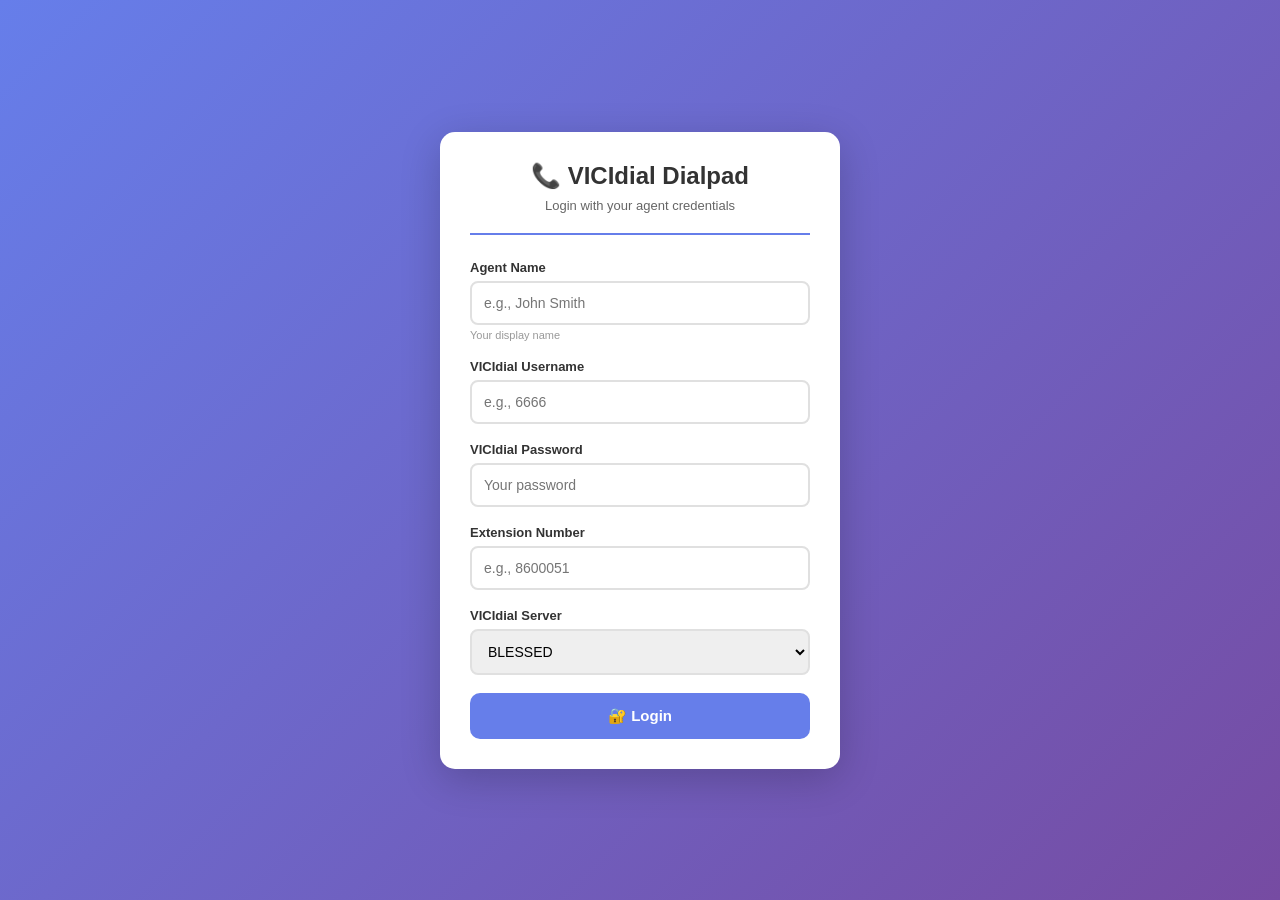
==== commit 302c2be1: "Update index.html" ====
--- a/index.html
+++ b/index.html
@@ -45,10 +45,12 @@
                     </div>
 
                     <div class="form-group">
-                        <label class="form-label">VICIdial Server URL</label>
-                        <input type="url" id="serverUrl" class="form-input"
-                               placeholder="https://vicidial.yourserver.com"
-                               value="https://vicidial.projems.com" required>
+                        <label class="form-label">VICIdial Server</label>
+                        <select id="serverUrl" class="form-input" required>
+                            <option value="">-- Select Server --</option>
+                            <option value="https://maingreendialer.projems.com">MAINGREEN</option>
+                            <option value="https://vicidial.projems.com" selected>BLESSED</option>
+                        </select>
                     </div>
 
                     <button type="submit" class="btn btn-primary">
@@ -112,4 +114,5 @@
     <script src="config.js"></script>
     <script src="app.js"></script>
 </body>
-</html>+
+</html>
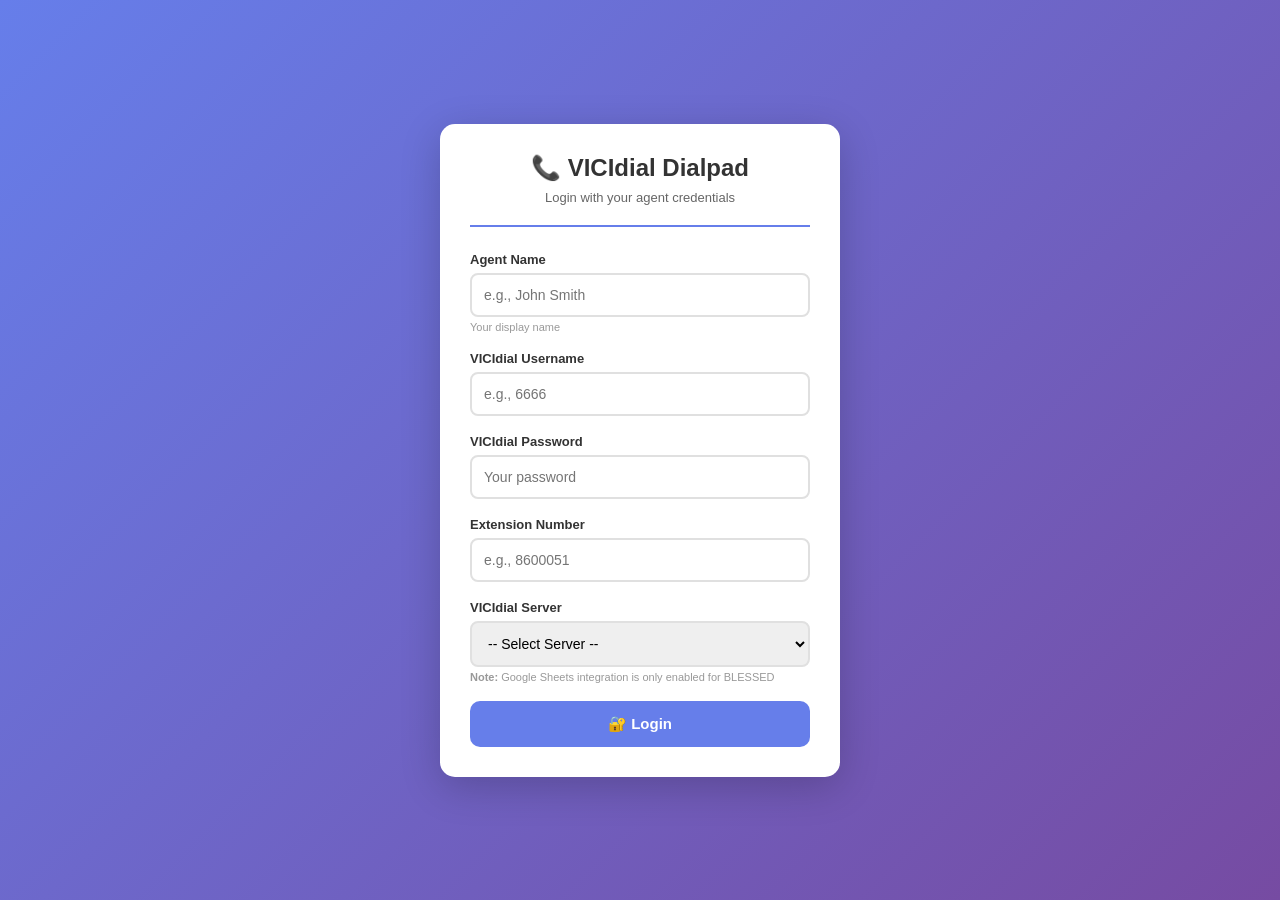
==== commit 65a19c1d: "Update index.html" ====
--- a/index.html
+++ b/index.html
@@ -5,6 +5,38 @@
     <meta name="viewport" content="width=device-width, initial-scale=1.0">
     <title>VICIdial Dialpad</title>
     <link rel="stylesheet" href="styles.css">
+    <style>
+        /* Google Sheets Status Indicator */
+        .sheets-status {
+            display: inline-block;
+            padding: 4px 10px;
+            border-radius: 4px;
+            font-size: 12px;
+            margin-left: 10px;
+            font-weight: 500;
+        }
+        .sheets-status.enabled {
+            background-color: #d4edda;
+            color: #155724;
+            border: 1px solid #c3e6cb;
+        }
+        .sheets-status.disabled {
+            background-color: #f8d7da;
+            color: #721c24;
+            border: 1px solid #f5c6cb;
+        }
+        .header-row {
+            display: flex;
+            align-items: center;
+            justify-content: space-between;
+            margin-bottom: 10px;
+        }
+        .server-info {
+            font-size: 11px;
+            color: #666;
+            margin-top: 5px;
+        }
+    </style>
 </head>
 <body>
     <div class="container">
@@ -49,8 +81,11 @@
                         <select id="serverUrl" class="form-input" required>
                             <option value="">-- Select Server --</option>
                             <option value="https://maingreendialer.projems.com">MAINGREEN</option>
-                            <option value="https://vicidial.projems.com" selected>BLESSED</option>
+                            <option value="https://vicidial.projems.com">BLESSED</option>
                         </select>
+                        <div class="form-hint">
+                            <strong>Note:</strong> Google Sheets integration is only enabled for BLESSED
+                        </div>
                     </div>
 
                     <button type="submit" class="btn btn-primary">
@@ -63,12 +98,18 @@
         <!-- Dialpad Screen -->
         <div id="dialpadScreen" class="screen">
             <div class="header">
-                <h2>📞 Dialpad</h2>
-                <div id="agentInfo" class="agent-info">
-                    <span id="agentNameDisplay">Agent</span>
+                <div class="header-row">
+                    <h2>📞 Dialpad</h2>
+                    <button class="btn-logout" onclick="logout()">🚪 Logout</button>
                 </div>
-                <div class="status-badge status-ready" id="statusBadge">Ready</div>
-                <button class="btn-logout" onclick="logout()">🚪 Logout</button>
+                <div class="header-row">
+                    <div id="agentInfo" class="agent-info">
+                        <span id="agentNameDisplay">Agent</span>
+                        <span id="sheetsStatus" class="sheets-status disabled">📊 Google Sheets: Disabled</span>
+                    </div>
+                    <div class="status-badge status-ready" id="statusBadge">Ready</div>
+                </div>
+                <div class="server-info" id="serverInfo">Server: Not connected</div>
             </div>
 
             <div class="call-info" id="callInfo">
